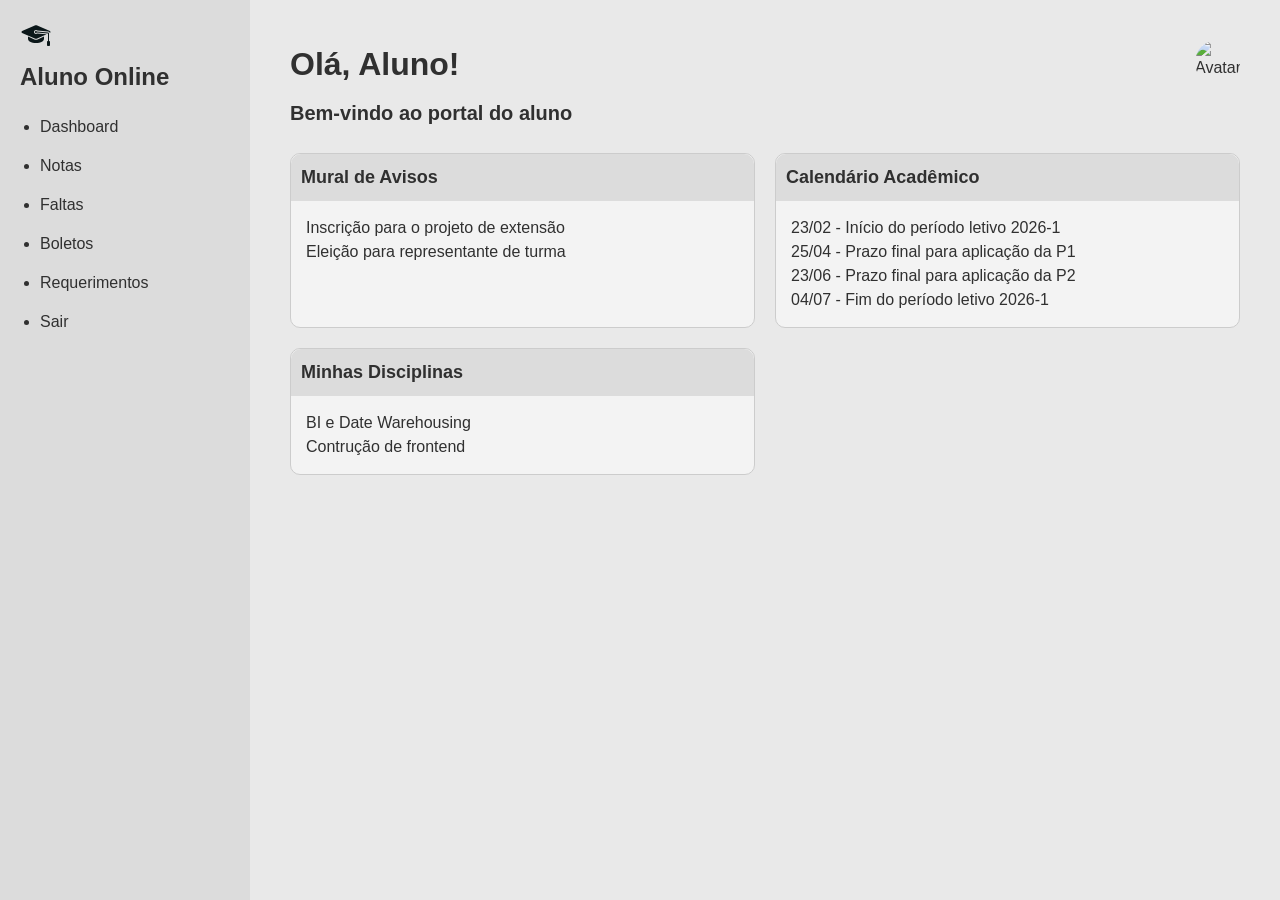
==== praticas/aluno-online-vanilla/index.html @ 61805714 "feat: conclui pratica01. Fecha #1" ====
<!doctype html>
<html lang="pt-BR">

<head>
  <meta charset="UTF-8" />
  <link rel="icon" type="image/svg+xml" href="/javascript.svg" />
  <meta name="viewport" content="width=device-width, initial-scale=1.0" />
  <title>Aluno Online</title>
  <link rel="stylesheet" href="./src/style.css">
</head>

<body>

<div class="layout">

  <aside class="sidebar">

    <img src="./public/learn.svg" alt="learn">
    <h2>Aluno Online</h2>

    <nav>
      <ul>
        <li>Dashboard</li>
        <li>Notas</li>
        <li>Faltas</li>
        <li>Boletos</li>
        <li>Requerimentos</li>
        <li>Sair</li>
      </ul>
    </nav>

  </aside>

  <main class="content">

    <header class="topbar">

      <div>
        <h1>Olá, Aluno!</h1>
        <p>Bem-vindo ao portal do aluno</p>
      </div>

      <img 
      src="https://cdn-icons-png.flaticon.com/512/847/847969.png"
      alt="Avatar do usuário">

    </header>

    <section class="cards">

      <h2 hidden>Cards</h2>

      <article class="card">

        <h2>Mural de Avisos</h2>
        <p>Inscrição para o projeto de extensão</p>
        <p>Eleição para representante de turma</p>

      </article>

      <article class="card">

        <h2>Calendário Acadêmico</h2>
        <p>23/02 - Início do período letivo 2026-1</p>
        <p>25/04 - Prazo final para aplicação da P1</p>
        <p>23/06 - Prazo final para aplicação da P2</p>
        <p>04/07 - Fim do período letivo 2026-1</p>

      </article>

      <article class="card">

        <h2>Minhas Disciplinas</h2>
        <p>BI e Date Warehousing</p>
        <p>Contrução de frontend</p>

      </article>

    </section>

  </main>

</div>

<script type="module" src="/src/main.js"></script>

</body>
</html>
---- praticas/aluno-online-vanilla/src/style.css ----
:root{
    --cor-fundo:#e9e9e9;
    --cor-texto:#303030;
    }
    
    
   
    
    *{
    margin:0;
    padding:0;
    box-sizing:border-box;
    }
    
    
 
    
    body{
    font-family:Arial, Helvetica, sans-serif;
    line-height:1.5;
    font-weight:400;
    background:var(--cor-fundo);
    color:var(--cor-texto);
    }
    
    
       
    .layout{
    display:flex;
    flex-direction:column;
    min-height:100vh;
    }
    
    

    .sidebar{
    display:none;
    background:#dcdcdc;
    padding:20px;
    }
    
    .sidebar ul{
    margin-top:20px;
    padding-left:20px;
    }
    
    .sidebar li{
    margin-bottom:15px;
    }
    
    
    
    
    .content{
    padding:20px;
    }
    
    
    
    
    .topbar{
    display:flex;
    justify-content:space-between;
    align-items:flex-start;
    margin-bottom:25px;
    }
    
    .topbar img{
    width:45px;
    height:45px;
    border-radius:50%;
    }
    
    .topbar p{
    font-size:20px;
    font-weight:600;
    margin-top:10px;
    }
    
    
    
    
    .cards{
    display:grid;
    grid-template-columns:1fr;
    gap:20px;
    }
    
    .card{
    background:#f3f3f3;
    border-radius:10px;
    border:1px solid #ccc;
    padding:15px;
    }
    
    .card h2{
    background:#dcdcdc;
    padding:10px;
    margin:-15px -15px 15px -15px;
    border-radius:10px 10px 0 0;
    font-size:18px;
    }
    
    
    @media (min-width:768px){
    
    .layout{
    flex-direction:row;
    }
    
    .sidebar{
    display:block;
    width:250px;
    min-height:100vh;
    }
    
    .content{
    flex:1;
    padding:40px;
    }
    
    .cards{
    grid-template-columns:1fr 1fr;
    }
    
    }
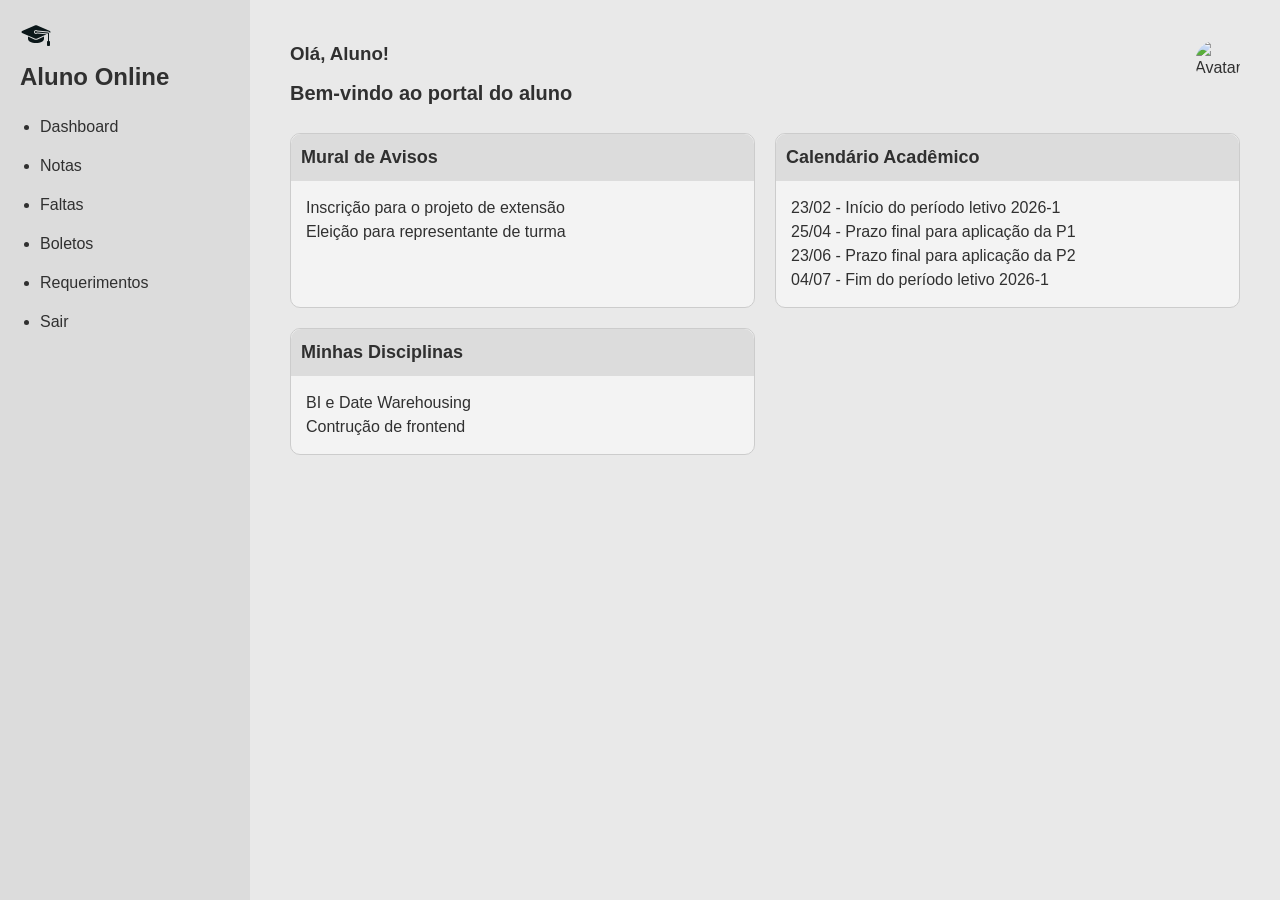
==== commit 5379f12d: "corrigindo sintaxe" ====
--- a/praticas/aluno-online-vanilla/index.html
+++ b/praticas/aluno-online-vanilla/index.html
@@ -11,7 +11,7 @@
 
 <body>
 
-<div class="layout">
+<section class="layout">
 
   <aside class="sidebar">
 
@@ -35,10 +35,10 @@
 
     <header class="topbar">
 
-      <div>
+      <section>
         <h1>Olá, Aluno!</h1>
         <p>Bem-vindo ao portal do aluno</p>
-      </div>
+      </section>
 
       <img 
       src="https://cdn-icons-png.flaticon.com/512/847/847969.png"
@@ -80,7 +80,7 @@
 
   </main>
 
-</div>
+</section>
 
 <script type="module" src="/src/main.js"></script>
 
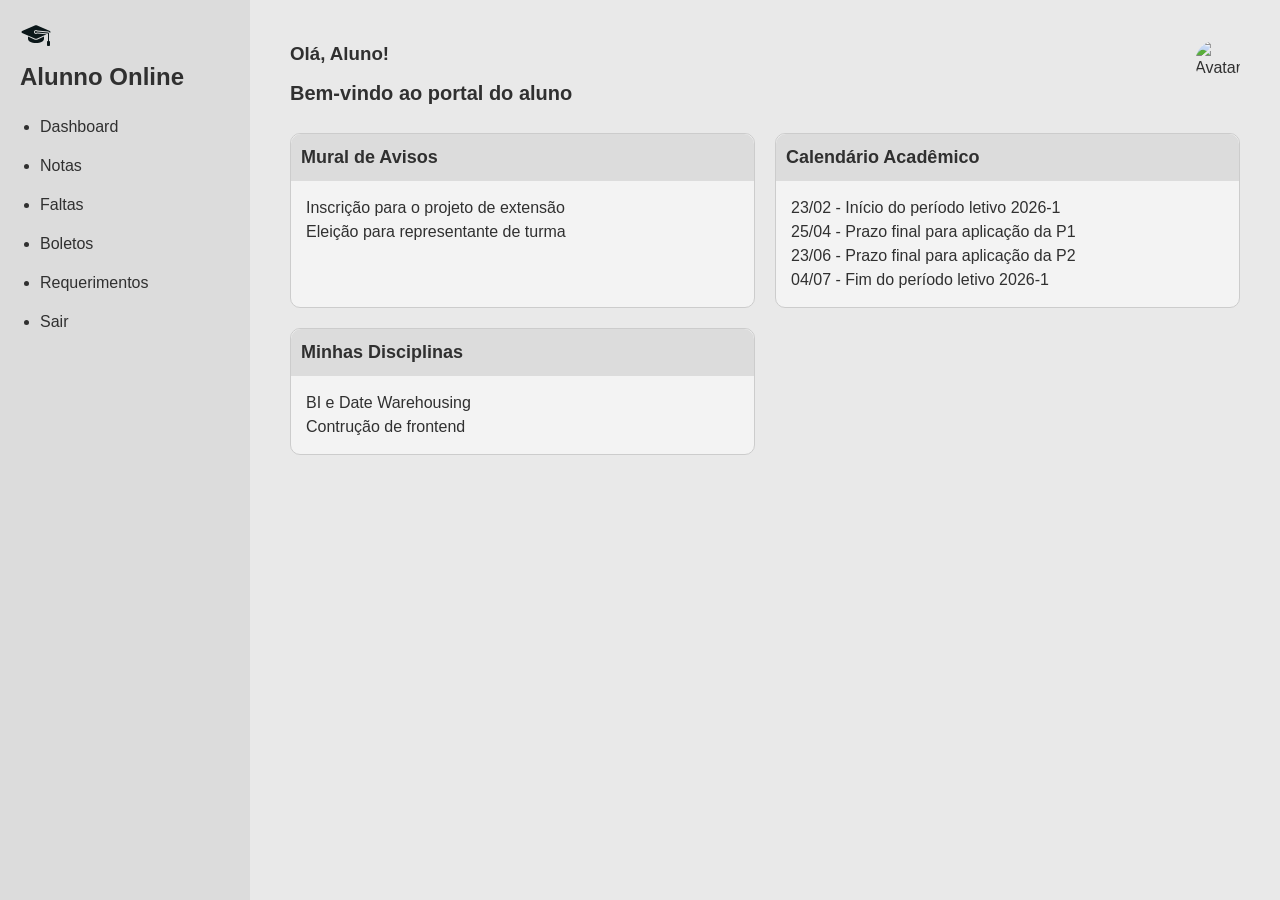
==== commit de24257b: "feat: conclui pratica01. Fecha #ID" ====
--- a/praticas/aluno-online-vanilla/index.html
+++ b/praticas/aluno-online-vanilla/index.html
@@ -16,7 +16,7 @@
   <aside class="sidebar">
 
     <img src="./public/learn.svg" alt="learn">
-    <h2>Aluno Online</h2>
+    <h2>Alunno Online</h2>
 
     <nav>
       <ul>
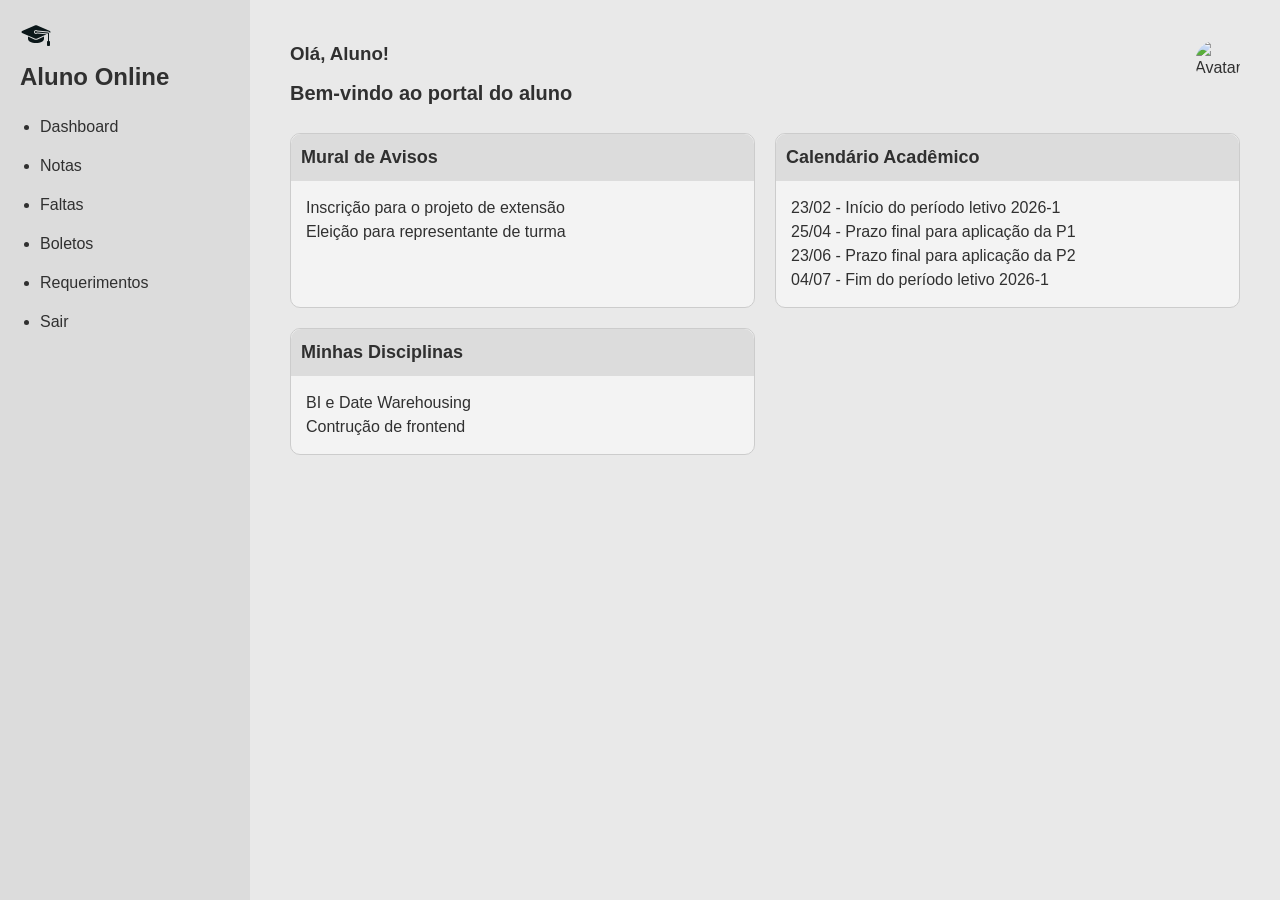
==== commit ac426836: "feat: conclui pratica01. Fecha #1" ====
--- a/praticas/aluno-online-vanilla/index.html
+++ b/praticas/aluno-online-vanilla/index.html
@@ -16,7 +16,7 @@
   <aside class="sidebar">
 
     <img src="./public/learn.svg" alt="learn">
-    <h2>Alunno Online</h2>
+    <h2>Aluno Online</h2>
 
     <nav>
       <ul>
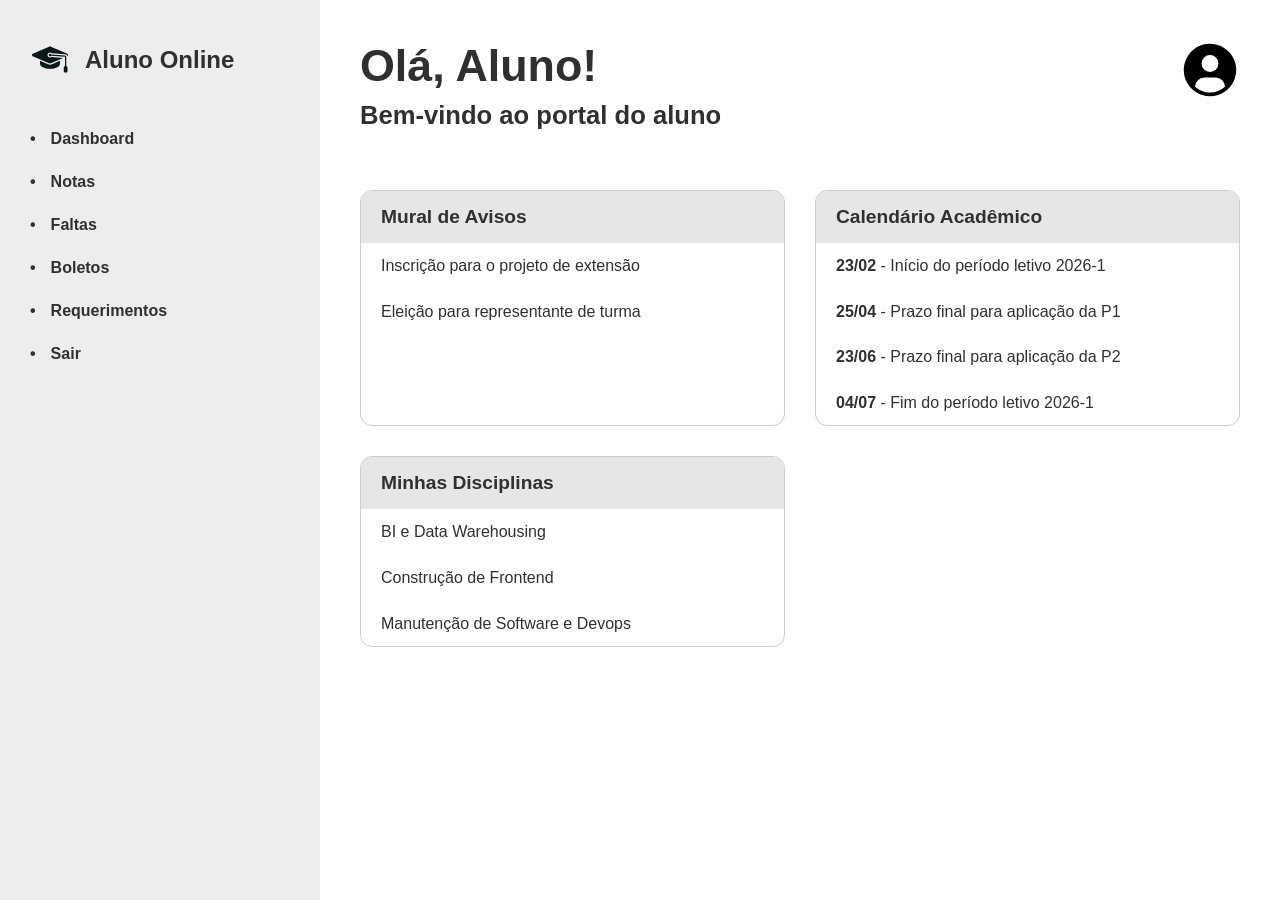
==== commit ddbdffe1: "correçoes index" ====
--- a/praticas/aluno-online-vanilla/index.html
+++ b/praticas/aluno-online-vanilla/index.html
@@ -1,22 +1,18 @@
-<!doctype html>
-<html lang="pt-BR">
-
+<!DOCTYPE html>
+<html lang="pt-br">
 <head>
-  <meta charset="UTF-8" />
-  <link rel="icon" type="image/svg+xml" href="/javascript.svg" />
-  <meta name="viewport" content="width=device-width, initial-scale=1.0" />
+  <meta charset="UTF-8">
+  <meta name="viewport" content="width=device-width, initial-scale=1.0">
   <title>Aluno Online</title>
   <link rel="stylesheet" href="./src/style.css">
 </head>
-
-<body>
-
-<section class="layout">
+<body class="app-container">
 
   <aside class="sidebar">
-
-    <img src="./public/learn.svg" alt="learn">
-    <h2>Aluno Online</h2>
+    <header class="logo">
+      <img src="./public/learn.svg" alt="Logotipo Aluno Online">
+      <h1>Aluno Online</h1>
+    </header>
 
     <nav>
       <ul>
@@ -28,61 +24,48 @@
         <li>Sair</li>
       </ul>
     </nav>
-
   </aside>
 
   <main class="content">
-
+    
     <header class="topbar">
-
-      <section>
-        <h1>Olá, Aluno!</h1>
+      <section class="welcome">
+        <h2>Olá, Aluno!</h2>
         <p>Bem-vindo ao portal do aluno</p>
       </section>
-
-      <img 
-      src="https://cdn-icons-png.flaticon.com/512/847/847969.png"
-      alt="Avatar do usuário">
-
+      <img src="./public/avatar.svg" alt="Avatar do usuário" class="avatar">
     </header>
 
-    <section class="cards">
-
-      <h2 hidden>Cards</h2>
-
+    <section class="dashboard-grid">
       <article class="card">
-
-        <h2>Mural de Avisos</h2>
+        <header>
+          <h3>Mural de Avisos</h3>
+        </header>
         <p>Inscrição para o projeto de extensão</p>
         <p>Eleição para representante de turma</p>
-
       </article>
 
       <article class="card">
-
-        <h2>Calendário Acadêmico</h2>
-        <p>23/02 - Início do período letivo 2026-1</p>
-        <p>25/04 - Prazo final para aplicação da P1</p>
-        <p>23/06 - Prazo final para aplicação da P2</p>
-        <p>04/07 - Fim do período letivo 2026-1</p>
-
+        <header>
+          <h3>Calendário Acadêmico</h3>
+        </header>
+        <p><strong>23/02</strong> - Início do período letivo 2026-1</p>
+        <p><strong>25/04</strong> - Prazo final para aplicação da P1</p>
+        <p><strong>23/06</strong> - Prazo final para aplicação da P2</p>
+        <p><strong>04/07</strong> - Fim do período letivo 2026-1</p>
       </article>
 
       <article class="card">
-
-        <h2>Minhas Disciplinas</h2>
-        <p>BI e Date Warehousing</p>
-        <p>Contrução de frontend</p>
-
+        <header>
+          <h3>Minhas Disciplinas</h3>
+        </header>
+        <p>BI e Data Warehousing</p>
+        <p>Construção de Frontend</p>
+        <p>Manutenção de Software e Devops</p>
       </article>
 
     </section>
-
   </main>
-
-</section>
-
-<script type="module" src="/src/main.js"></script>
 
 </body>
 </html>
--- a/praticas/aluno-online-vanilla/src/style.css
+++ b/praticas/aluno-online-vanilla/src/style.css
@@ -1,126 +1,128 @@
-:root{
-    --cor-fundo:#e9e9e9;
-    --cor-texto:#303030;
+:root {
+    --cor-fundo: #e9e9e9;
+    --cor-texto: #303030;
+    --cor-sidebar: #ededed;
+    --cor-card-header: #e6e6e6;
+  }
+  
+  * {
+    margin: 0;
+    padding: 0;
+    box-sizing: border-box;
+  }
+  
+  body.app-container {
+    display: flex;
+    flex-direction: column;
+    min-height: 100vh;
+    font-family: sans-serif;
+    color: var(--cor-texto);
+  }
+  
+  .sidebar {
+    display: none;
+  }
+  
+  .logo {
+    display: flex;
+    gap: 15px;
+    align-items: center;
+    margin-bottom: 50px;
+  }
+  
+  .logo img {
+    width: 40px;
+  }
+  
+  .logo h1 {
+    font-size: 1.5rem;
+  }
+  
+  .sidebar nav ul {
+    list-style: none;
+  }
+  
+  .sidebar nav li {
+    display: flex;
+    align-items: center;
+    margin-bottom: 25px;
+    font-weight: bold;
+  }
+  
+  .sidebar nav li::before {
+    margin-right: 15px;
+    content: "•";
+  }
+  
+  .content {
+    flex: 1;
+    padding: 40px;
+    background-color: #fff;
+  }
+  
+  .topbar {
+    display: flex;
+    align-items: flex-start;
+    justify-content: space-between;
+    margin-bottom: 60px;
+  }
+  
+  .welcome h2 {
+    margin-bottom: 10px;
+    font-size: 2.8rem;
+  }
+  
+  .welcome p {
+    font-size: 1.6rem;
+    font-weight: bold;
+  }
+  
+  .avatar {
+    width: 60px;
+    border-radius: 50%;
+  }
+  
+  .dashboard-grid {
+    display: grid;
+    grid-template-columns: 1fr;
+    gap: 30px;
+  }
+  
+  .card {
+    overflow: hidden;
+    border: 1px solid #ccc;
+    border-radius: 12px;
+  }
+  
+  .card header {
+    padding: 15px 20px;
+    background-color: var(--cor-card-header);
+  }
+  
+  .card h3 {
+    font-size: 1.2rem;
+    font-weight: bold;
+  }
+  
+  .card p {
+    padding: 10px 20px;
+    line-height: 1.6;
+  }
+  
+  @media (width >= 768px) {
+    body.app-container {
+      flex-direction: row;
     }
-    
-    
-   
-    
-    *{
-    margin:0;
-    padding:0;
-    box-sizing:border-box;
+  
+    .sidebar {
+      display: block;
+      width: 320px;
+      min-height: 100vh;
+      padding: 40px 30px;
+      background-color: var(--cor-sidebar);
     }
-    
-    
- 
-    
-    body{
-    font-family:Arial, Helvetica, sans-serif;
-    line-height:1.5;
-    font-weight:400;
-    background:var(--cor-fundo);
-    color:var(--cor-texto);
+  
+    .dashboard-grid {
+      grid-template-columns: repeat(2, 1fr);
     }
-    
-    
-       
-    .layout{
-    display:flex;
-    flex-direction:column;
-    min-height:100vh;
-    }
-    
-    
-
-    .sidebar{
-    display:none;
-    background:#dcdcdc;
-    padding:20px;
-    }
-    
-    .sidebar ul{
-    margin-top:20px;
-    padding-left:20px;
-    }
-    
-    .sidebar li{
-    margin-bottom:15px;
-    }
-    
-    
-    
-    
-    .content{
-    padding:20px;
-    }
-    
-    
-    
-    
-    .topbar{
-    display:flex;
-    justify-content:space-between;
-    align-items:flex-start;
-    margin-bottom:25px;
-    }
-    
-    .topbar img{
-    width:45px;
-    height:45px;
-    border-radius:50%;
-    }
-    
-    .topbar p{
-    font-size:20px;
-    font-weight:600;
-    margin-top:10px;
-    }
-    
-    
-    
-    
-    .cards{
-    display:grid;
-    grid-template-columns:1fr;
-    gap:20px;
-    }
-    
-    .card{
-    background:#f3f3f3;
-    border-radius:10px;
-    border:1px solid #ccc;
-    padding:15px;
-    }
-    
-    .card h2{
-    background:#dcdcdc;
-    padding:10px;
-    margin:-15px -15px 15px -15px;
-    border-radius:10px 10px 0 0;
-    font-size:18px;
-    }
-    
-    
-    @media (min-width:768px){
-    
-    .layout{
-    flex-direction:row;
-    }
-    
-    .sidebar{
-    display:block;
-    width:250px;
-    min-height:100vh;
-    }
-    
-    .content{
-    flex:1;
-    padding:40px;
-    }
-    
-    .cards{
-    grid-template-columns:1fr 1fr;
-    }
-    
-    }+  }
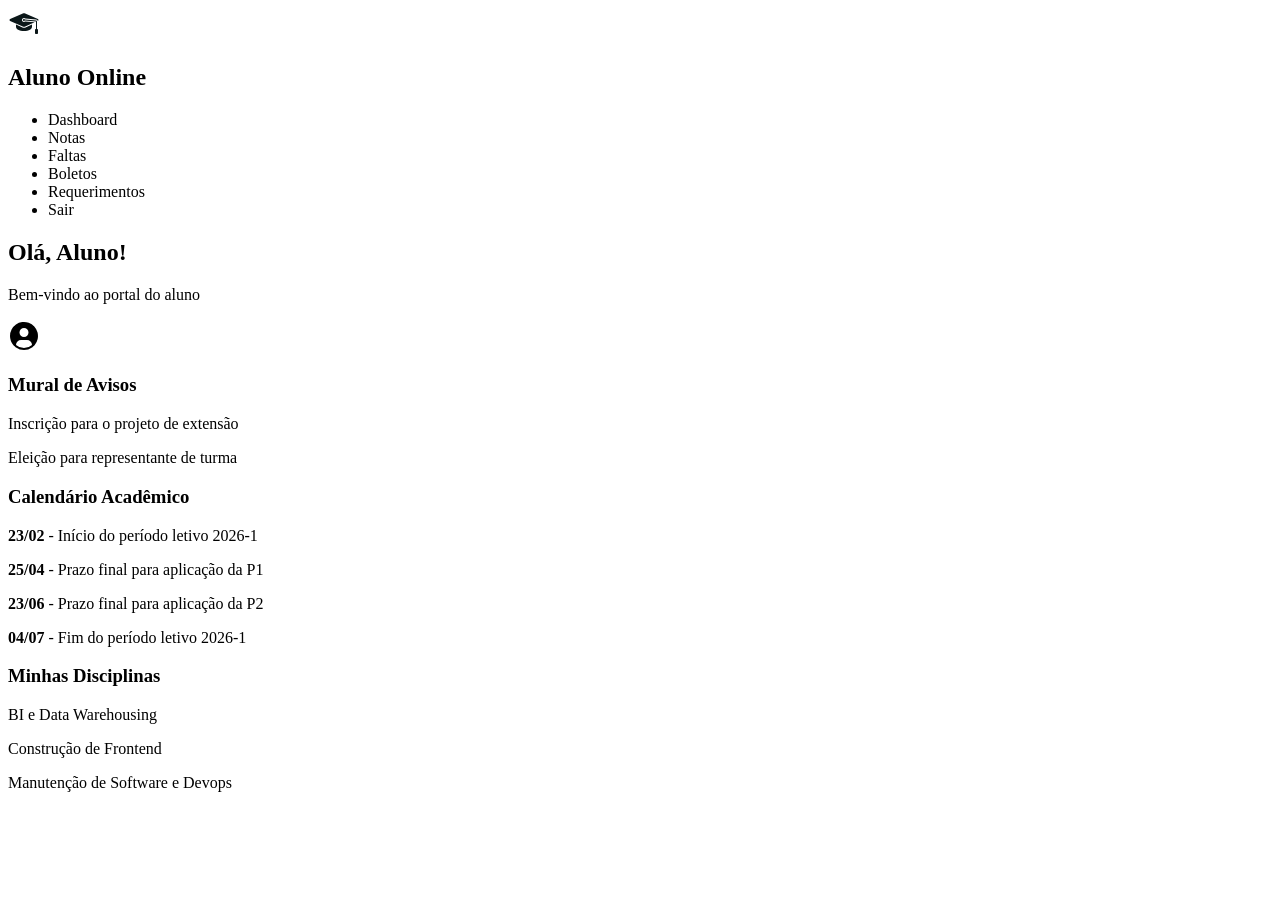
==== commit c2e695f0: "feat: conclui pratica02. Fecha #2" ====
--- a/praticas/aluno-online-vanilla/index.html
+++ b/praticas/aluno-online-vanilla/index.html
@@ -1,71 +1,67 @@
 <!DOCTYPE html>
 <html lang="pt-br">
-<head>
-  <meta charset="UTF-8">
-  <meta name="viewport" content="width=device-width, initial-scale=1.0">
-  <title>Aluno Online</title>
-  <link rel="stylesheet" href="./src/style.css">
-</head>
-<body class="app-container">
+  <head>
+    <meta charset="UTF-8" />
+    <meta name="viewport" content="width=device-width, initial-scale=1.0" />
+    <title>Aluno Online</title>
+  </head>
+  <body class="app-container">
+    <aside class="sidebar">
+      <header class="logo">
+        <img src="./public/learn.svg" alt="Logotipo Aluno Online" />
+        <h1>Aluno Online</h1>
+      </header>
 
-  <aside class="sidebar">
-    <header class="logo">
-      <img src="./public/learn.svg" alt="Logotipo Aluno Online">
-      <h1>Aluno Online</h1>
-    </header>
+      <nav>
+        <ul>
+          <li>Dashboard</li>
+          <li>Notas</li>
+          <li>Faltas</li>
+          <li>Boletos</li>
+          <li>Requerimentos</li>
+          <li>Sair</li>
+        </ul>
+      </nav>
+    </aside>
 
-    <nav>
-      <ul>
-        <li>Dashboard</li>
-        <li>Notas</li>
-        <li>Faltas</li>
-        <li>Boletos</li>
-        <li>Requerimentos</li>
-        <li>Sair</li>
-      </ul>
-    </nav>
-  </aside>
+    <main class="content">
+      <header class="topbar">
+        <section class="welcome">
+          <h2>Olá, Aluno!</h2>
+          <p>Bem-vindo ao portal do aluno</p>
+        </section>
+        <img src="./public/avatar.svg" alt="Avatar do usuário" class="avatar" />
+      </header>
 
-  <main class="content">
-    
-    <header class="topbar">
-      <section class="welcome">
-        <h2>Olá, Aluno!</h2>
-        <p>Bem-vindo ao portal do aluno</p>
+      <section class="dashboard-grid">
+        <article class="card">
+          <header>
+            <h3>Mural de Avisos</h3>
+          </header>
+          <p>Inscrição para o projeto de extensão</p>
+          <p>Eleição para representante de turma</p>
+        </article>
+
+        <article class="card">
+          <header>
+            <h3>Calendário Acadêmico</h3>
+          </header>
+          <p><strong>23/02</strong> - Início do período letivo 2026-1</p>
+          <p><strong>25/04</strong> - Prazo final para aplicação da P1</p>
+          <p><strong>23/06</strong> - Prazo final para aplicação da P2</p>
+          <p><strong>04/07</strong> - Fim do período letivo 2026-1</p>
+        </article>
+
+        <article class="card">
+          <header>
+            <h3>Minhas Disciplinas</h3>
+          </header>
+          <p>BI e Data Warehousing</p>
+          <p>Construção de Frontend</p>
+          <p>Manutenção de Software e Devops</p>
+        </article>
       </section>
-      <img src="./public/avatar.svg" alt="Avatar do usuário" class="avatar">
-    </header>
-
-    <section class="dashboard-grid">
-      <article class="card">
-        <header>
-          <h3>Mural de Avisos</h3>
-        </header>
-        <p>Inscrição para o projeto de extensão</p>
-        <p>Eleição para representante de turma</p>
-      </article>
-
-      <article class="card">
-        <header>
-          <h3>Calendário Acadêmico</h3>
-        </header>
-        <p><strong>23/02</strong> - Início do período letivo 2026-1</p>
-        <p><strong>25/04</strong> - Prazo final para aplicação da P1</p>
-        <p><strong>23/06</strong> - Prazo final para aplicação da P2</p>
-        <p><strong>04/07</strong> - Fim do período letivo 2026-1</p>
-      </article>
-
-      <article class="card">
-        <header>
-          <h3>Minhas Disciplinas</h3>
-        </header>
-        <p>BI e Data Warehousing</p>
-        <p>Construção de Frontend</p>
-        <p>Manutenção de Software e Devops</p>
-      </article>
-
-    </section>
-  </main>
-
-</body>
+    </main>
+    <script type="module" src="./src/main.js"></script>
+  </body>
 </html>
